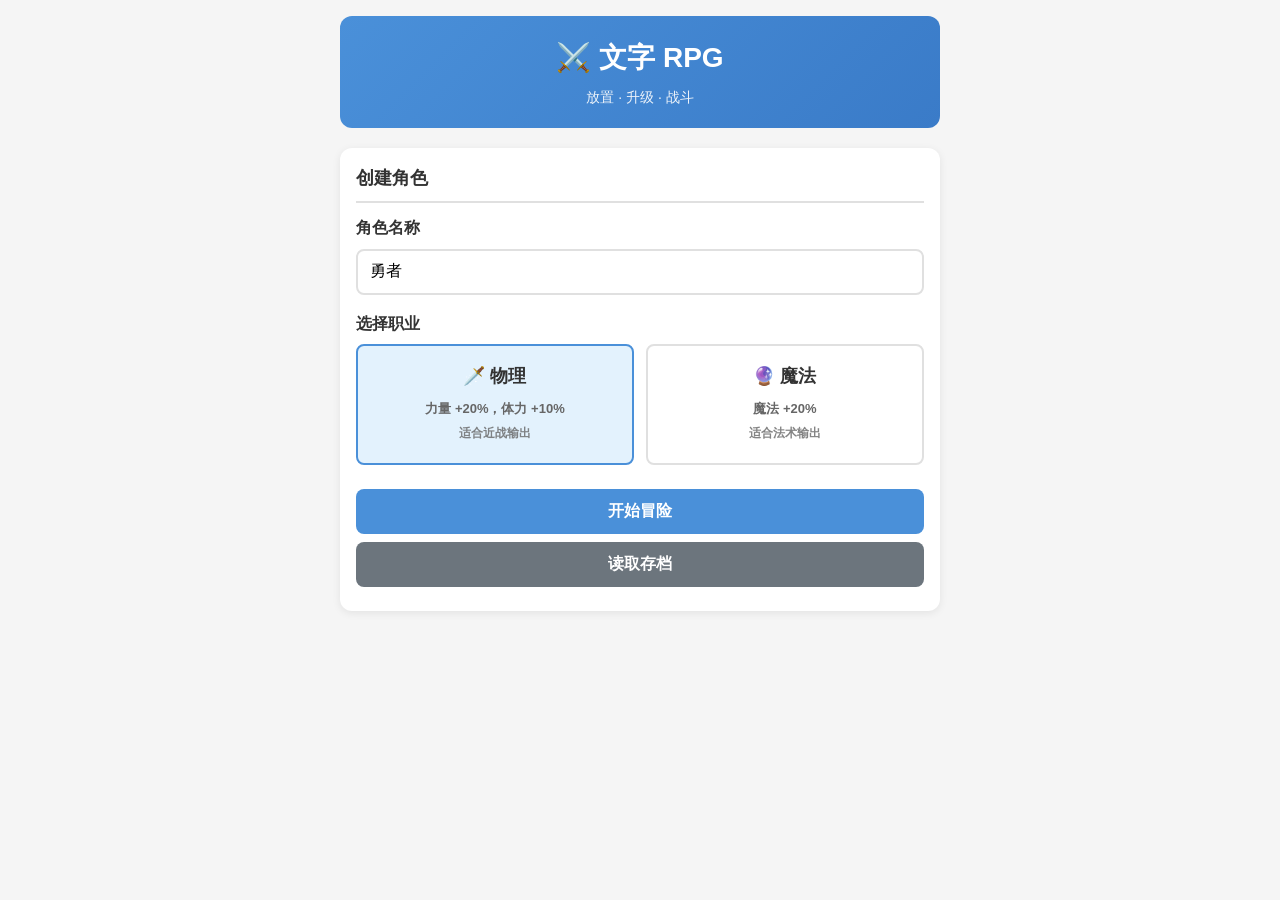
==== index.html @ 9e59f5d8 "Initial commit: Text RPG game with OpenClaw integration" ====
<!DOCTYPE html>
<html lang="zh-CN">
<head>
    <meta charset="UTF-8">
    <meta name="viewport" content="width=device-width, initial-scale=1.0">
    <title>文字 RPG - 放置冒险</title>
    <link rel="stylesheet" href="styles.css">
</head>
<body>
    <div class="container">
        <!-- 头部 -->
        <header class="header">
            <h1>⚔️ 文字 RPG</h1>
            <p class="subtitle">放置 · 升级 · 战斗</p>
        </header>

        <!-- 新游戏界面（初始显示） -->
        <div id="newGameScreen" class="screen">
            <div class="card">
                <h2>创建角色</h2>
                <div class="form-group">
                    <label>角色名称</label>
                    <input type="text" id="playerName" placeholder="输入你的名字" value="勇者">
                </div>
                <div class="form-group">
                    <label>选择职业</label>
                    <div class="class-selector">
                        <label class="class-option">
                            <input type="radio" name="classType" value="physical" checked>
                            <div class="class-card">
                                <h3>🗡️ 物理</h3>
                                <p>力量 +20%，体力 +10%</p>
                                <p class="hint">适合近战输出</p>
                            </div>
                        </label>
                        <label class="class-option">
                            <input type="radio" name="classType" value="magical">
                            <div class="class-card">
                                <h3>🔮 魔法</h3>
                                <p>魔法 +20%</p>
                                <p class="hint">适合法术输出</p>
                            </div>
                        </label>
                    </div>
                </div>
                <button id="btnNewGame" class="btn btn-primary btn-block" onclick="onNewGame()">开始冒险</button>
                <button id="btnLoadGame" class="btn btn-secondary btn-block" onclick="onLoadGame()">读取存档</button>
            </div>
        </div>

        <!-- 主游戏界面 -->
        <div id="gameScreen" class="screen hidden">
            <!-- 角色信息 -->
            <div class="card character-card">
                <div class="character-header">
                    <h2 id="playerNameDisplay">勇者</h2>
                    <span id="playerClass" class="class-badge">物理</span>
                </div>
                <div class="level-info">
                    <span class="level">Lv.<span id="playerLevel">1</span></span>
                    <div class="exp-bar">
                        <div id="expBar" class="exp-fill" style="width: 0%"></div>
                    </div>
                    <span class="exp-text"><span id="playerExp">0</span> / <span id="playerExpNext">100</span> EXP</span>
                </div>
            </div>

            <!-- 属性面板 -->
            <div class="card">
                <h3>📊 属性</h3>
                <div class="stats-grid">
                    <div class="stat-row">
                        <span class="stat-name">💪 力量</span>
                        <span class="stat-value" id="statStrength">5</span>
                    </div>
                    <div class="stat-row">
                        <span class="stat-name">🔮 魔法</span>
                        <span class="stat-value" id="statMagic">5</span>
                    </div>
                    <div class="stat-row">
                        <span class="stat-name">🏃 体力</span>
                        <span class="stat-value" id="statStamina">10</span>
                    </div>
                    <div class="stat-row">
                        <span class="stat-name">🛡️ 防御</span>
                        <span class="stat-value" id="statDefense">5</span>
                    </div>
                    <div class="stat-row highlight">
                        <span class="stat-name">❤️ 血量</span>
                        <span class="stat-value" id="statHp">100/100</span>
                    </div>
                    <div class="stat-row">
                        <span class="stat-name">💚 回血</span>
                        <span class="stat-value" id="statRegen">1/s</span>
                    </div>
                    <div class="stat-row highlight">
                        <span class="stat-name">⚔️ 攻击</span>
                        <span class="stat-value" id="statAttack">15</span>
                    </div>
                </div>
                
                <!-- 加点区域 -->
                <div class="points-section">
                    <div class="unused-points">
                        可用属性点：<span id="unusedPoints" class="points-count">0</span>
                    </div>
                    <div class="add-points-grid">
                        <button class="btn-add-point" onclick="onAddPointClick('strength')">力量 +</button>
                        <button class="btn-add-point" onclick="onAddPointClick('magic')">魔法 +</button>
                        <button class="btn-add-point" onclick="onAddPointClick('stamina')">体力 +</button>
                        <button class="btn-add-point" onclick="onAddPointClick('defense')">防御 +</button>
                    </div>
                    <div class="add-points-actions hidden" id="addPointsActions">
                        <input type="number" id="addPointsInput" min="1" max="10" value="1">
                        <button id="btnConfirmAdd" class="btn btn-primary" onclick="onConfirmAddPoints()">确认</button>
                        <button id="btnCancelAdd" class="btn btn-secondary" onclick="onCancelAddPoints()">取消</button>
                    </div>
                </div>
            </div>

            <!-- 战斗状态 -->
            <div class="card battle-status">
                <h3>⚔️ 战斗状态</h3>
                <div id="battleInfo" class="battle-info">
                    <div class="cooldown-info">
                        <span>下次战斗冷却：</span>
                        <span id="cooldownTimer" class="cooldown-timer">0s</span>
                    </div>
                    <div class="battle-stats">
                        <span>总战斗：<span id="totalBattles">0</span></span>
                        <span>胜率：<span id="winRate">0%</span></span>
                    </div>
                </div>
                
                <!-- 敌人信息（战斗中显示） -->
                <div id="enemyInfo" class="enemy-info hidden">
                    <h4 id="enemyName">敌人名称</h4>
                    <div class="enemy-stats">
                        <span>Lv.<span id="enemyLevel">1</span></span>
                        <span id="enemyHp">100/100 HP</span>
                    </div>
                    <div class="enemy-hp-bar">
                        <div id="enemyHpBar" class="enemy-hp-fill" style="width: 100%"></div>
                    </div>
                </div>
                
                <!-- 战斗按钮 -->
                <div class="battle-actions">
                    <button id="btnStartBattle" class="btn btn-primary btn-block" onclick="onStartBattle()">🔍 寻找敌人</button>
                    <button id="btnBattleRound" class="btn btn-danger btn-block hidden" onclick="onBattleRound()">⚔️ 攻击</button>
                    <button id="btnAutoBattle" class="btn btn-warning btn-block hidden" onclick="onAutoBattle()">⚡ 自动战斗</button>
                </div>
            </div>

            <!-- 战斗日志 -->
            <div class="card">
                <h3>📜 战斗日志</h3>
                <div id="battleLog" class="battle-log">
                    <div class="log-entry system">等待开始冒险...</div>
                </div>
            </div>

            <!-- 系统操作 -->
            <div class="card">
                <h3>⚙️ 系统</h3>
                <div class="system-actions">
                    <button id="btnSave" class="btn btn-success" onclick="onSaveGame()">💾 保存进度</button>
                    <button id="btnExport" class="btn btn-secondary" onclick="onExportData()">📤 导出数据</button>
                    <button id="btnImport" class="btn btn-secondary" onclick="document.getElementById('importFile').click()">📥 导入数据</button>
                    <button id="btnReset" class="btn btn-danger" onclick="onResetGame()">🔄 重置游戏</button>
                </div>
                <div class="save-status" id="saveStatus"></div>
            </div>
        </div>

        <!-- 隐藏的文件输入（用于导入） -->
        <input type="file" id="importFile" accept=".json" class="hidden">
    </div>

    <script src="game.js"></script>
    <script src="ui.js"></script>
</body>
</html>
---- styles.css ----
/* 文字 RPG - 样式表 */
/* 手机优先，简洁风格 */

* {
    margin: 0;
    padding: 0;
    box-sizing: border-box;
}

:root {
    --primary-color: #4a90d9;
    --primary-dark: #3a7bc8;
    --secondary-color: #6c757d;
    --success-color: #28a745;
    --danger-color: #dc3545;
    --warning-color: #ffc107;
    --bg-color: #f5f5f5;
    --card-bg: #ffffff;
    --text-color: #333333;
    --text-muted: #666666;
    --border-color: #e0e0e0;
    --hp-color: #dc3545;
    --hp-bg: #ffebee;
    --exp-color: #4a90d9;
    --exp-bg: #e3f2fd;
}

body {
    font-family: -apple-system, BlinkMacSystemFont, "Segoe UI", Roboto, "Helvetica Neue", Arial, sans-serif;
    background-color: var(--bg-color);
    color: var(--text-color);
    line-height: 1.6;
    padding: 16px;
}

.container {
    max-width: 600px;
    margin: 0 auto;
}

/* 头部 */
.header {
    text-align: center;
    margin-bottom: 20px;
    padding: 20px;
    background: linear-gradient(135deg, var(--primary-color), var(--primary-dark));
    border-radius: 12px;
    color: white;
}

.header h1 {
    font-size: 28px;
    margin-bottom: 5px;
}

.subtitle {
    opacity: 0.9;
    font-size: 14px;
}

/* 卡片 */
.card {
    background: var(--card-bg);
    border-radius: 12px;
    padding: 16px;
    margin-bottom: 16px;
    box-shadow: 0 2px 8px rgba(0, 0, 0, 0.08);
}

.card h2, .card h3 {
    margin-bottom: 12px;
    font-size: 18px;
    color: var(--text-color);
    border-bottom: 2px solid var(--border-color);
    padding-bottom: 8px;
}

/* 表单 */
.form-group {
    margin-bottom: 16px;
}

.form-group label {
    display: block;
    margin-bottom: 8px;
    font-weight: 600;
}

input[type="text"],
input[type="number"] {
    width: 100%;
    padding: 12px;
    border: 2px solid var(--border-color);
    border-radius: 8px;
    font-size: 16px;
    transition: border-color 0.2s;
}

input[type="text"]:focus,
input[type="number"]:focus {
    outline: none;
    border-color: var(--primary-color);
}

/* 职业选择 */
.class-selector {
    display: grid;
    grid-template-columns: 1fr 1fr;
    gap: 12px;
}

.class-option {
    cursor: pointer;
}

.class-option input {
    display: none;
}

.class-card {
    border: 2px solid var(--border-color);
    border-radius: 8px;
    padding: 16px;
    text-align: center;
    transition: all 0.2s;
}

.class-option input:checked + .class-card {
    border-color: var(--primary-color);
    background: var(--exp-bg);
}

.class-card h3 {
    font-size: 18px;
    margin-bottom: 8px;
    border: none;
    padding: 0;
}

.class-card p {
    font-size: 13px;
    color: var(--text-muted);
    margin-bottom: 4px;
}

.class-card .hint {
    font-size: 12px;
    color: var(--text-muted);
    opacity: 0.8;
}

/* 按钮 */
.btn {
    display: inline-block;
    padding: 12px 24px;
    border: none;
    border-radius: 8px;
    font-size: 16px;
    font-weight: 600;
    cursor: pointer;
    transition: all 0.2s;
    text-align: center;
}

.btn:active {
    transform: scale(0.98);
}

.btn-primary {
    background: var(--primary-color);
    color: white;
}

.btn-primary:hover {
    background: var(--primary-dark);
}

.btn-secondary {
    background: var(--secondary-color);
    color: white;
}

.btn-secondary:hover {
    background: #5a6268;
}

.btn-success {
    background: var(--success-color);
    color: white;
}

.btn-success:hover {
    background: #218838;
}

.btn-danger {
    background: var(--danger-color);
    color: white;
}

.btn-danger:hover {
    background: #c82333;
}

.btn-warning {
    background: var(--warning-color);
    color: #333;
}

.btn-warning:hover {
    background: #e0a800;
}

.btn-block {
    width: 100%;
    margin-bottom: 8px;
}

/* 角色卡片 */
.character-header {
    display: flex;
    justify-content: space-between;
    align-items: center;
    margin-bottom: 12px;
}

.class-badge {
    background: var(--primary-color);
    color: white;
    padding: 4px 12px;
    border-radius: 20px;
    font-size: 12px;
    font-weight: 600;
}

.level-info {
    text-align: center;
    padding: 12px;
    background: var(--exp-bg);
    border-radius: 8px;
}

.level {
    font-size: 24px;
    font-weight: bold;
    color: var(--primary-color);
}

.exp-bar {
    height: 12px;
    background: rgba(0, 0, 0, 0.1);
    border-radius: 6px;
    margin: 8px 0;
    overflow: hidden;
}

.exp-fill {
    height: 100%;
    background: var(--exp-color);
    transition: width 0.3s ease;
}

.exp-text {
    font-size: 12px;
    color: var(--text-muted);
}

/* 属性网格 */
.stats-grid {
    display: grid;
    grid-template-columns: 1fr 1fr;
    gap: 8px;
    margin-bottom: 16px;
}

.stat-row {
    display: flex;
    justify-content: space-between;
    padding: 8px 12px;
    background: var(--bg-color);
    border-radius: 6px;
}

.stat-row.highlight {
    background: var(--hp-bg);
}

.stat-name {
    font-weight: 500;
}

.stat-value {
    font-weight: 600;
    color: var(--primary-color);
}

/* 加点区域 */
.points-section {
    border-top: 2px solid var(--border-color);
    padding-top: 16px;
}

.unused-points {
    text-align: center;
    font-size: 16px;
    margin-bottom: 12px;
}

.points-count {
    font-size: 24px;
    font-weight: bold;
    color: var(--primary-color);
}

.add-points-grid {
    display: grid;
    grid-template-columns: repeat(4, 1fr);
    gap: 8px;
}

.btn-add-point {
    padding: 10px 8px;
    background: var(--exp-bg);
    border: 2px solid var(--primary-color);
    border-radius: 6px;
    font-size: 14px;
    font-weight: 600;
    color: var(--primary-color);
    cursor: pointer;
    transition: all 0.2s;
}

.btn-add-point:active {
    background: var(--primary-color);
    color: white;
}

.add-points-actions {
    display: flex;
    gap: 8px;
    margin-top: 12px;
    align-items: center;
}

.add-points-actions input {
    width: 80px;
    padding: 8px;
}

.add-points-actions .btn {
    flex: 1;
    padding: 8px;
    font-size: 14px;
}

/* 战斗状态 */
.battle-info {
    margin-bottom: 16px;
    padding: 12px;
    background: var(--bg-color);
    border-radius: 8px;
}

.cooldown-info {
    display: flex;
    justify-content: space-between;
    margin-bottom: 8px;
}

.cooldown-timer {
    font-weight: bold;
    color: var(--warning-color);
}

.battle-stats {
    display: flex;
    justify-content: space-around;
    font-size: 14px;
    color: var(--text-muted);
}

/* 敌人信息 */
.enemy-info {
    margin: 16px 0;
    padding: 16px;
    background: var(--hp-bg);
    border-radius: 8px;
    border: 2px solid var(--danger-color);
}

.enemy-info h4 {
    text-align: center;
    margin-bottom: 8px;
    color: var(--danger-color);
}

.enemy-stats {
    display: flex;
    justify-content: space-between;
    margin-bottom: 8px;
    font-size: 14px;
}

.enemy-hp-bar {
    height: 16px;
    background: rgba(220, 53, 69, 0.2);
    border-radius: 8px;
    overflow: hidden;
}

.enemy-hp-fill {
    height: 100%;
    background: var(--danger-color);
    transition: width 0.3s ease;
}

.battle-actions {
    margin-top: 16px;
}

/* 战斗日志 */
.battle-log {
    max-height: 300px;
    overflow-y: auto;
    background: var(--bg-color);
    border-radius: 8px;
    padding: 12px;
    font-family: monospace;
    font-size: 13px;
}

.log-entry {
    padding: 6px 0;
    border-bottom: 1px solid var(--border-color);
}

.log-entry:last-child {
    border-bottom: none;
}

.log-entry.system {
    color: var(--text-muted);
    font-style: italic;
}

.log-entry.battle {
    color: var(--danger-color);
}

.log-entry.success {
    color: var(--success-color);
    font-weight: 600;
}

.log-entry.exp {
    color: var(--primary-color);
}

/* 系统操作 */
.system-actions {
    display: grid;
    grid-template-columns: repeat(2, 1fr);
    gap: 8px;
}

.system-actions .btn {
    padding: 10px;
    font-size: 14px;
}

.save-status {
    margin-top: 12px;
    padding: 8px;
    border-radius: 6px;
    text-align: center;
    font-size: 14px;
}

.save-status.success {
    background: #d4edda;
    color: #155724;
}

.save-status.error {
    background: #f8d7da;
    color: #721c24;
}

/* 工具类 */
.hidden {
    display: none !important;
}

.screen {
    animation: fadeIn 0.3s ease;
}

@keyframes fadeIn {
    from {
        opacity: 0;
        transform: translateY(10px);
    }
    to {
        opacity: 1;
        transform: translateY(0);
    }
}

/* 响应式调整 */
@media (max-width: 400px) {
    .stats-grid {
        grid-template-columns: 1fr;
    }
    
    .class-selector {
        grid-template-columns: 1fr;
    }
    
    .add-points-grid {
        grid-template-columns: repeat(2, 1fr);
    }
    
    .system-actions {
        grid-template-columns: 1fr;
    }
}
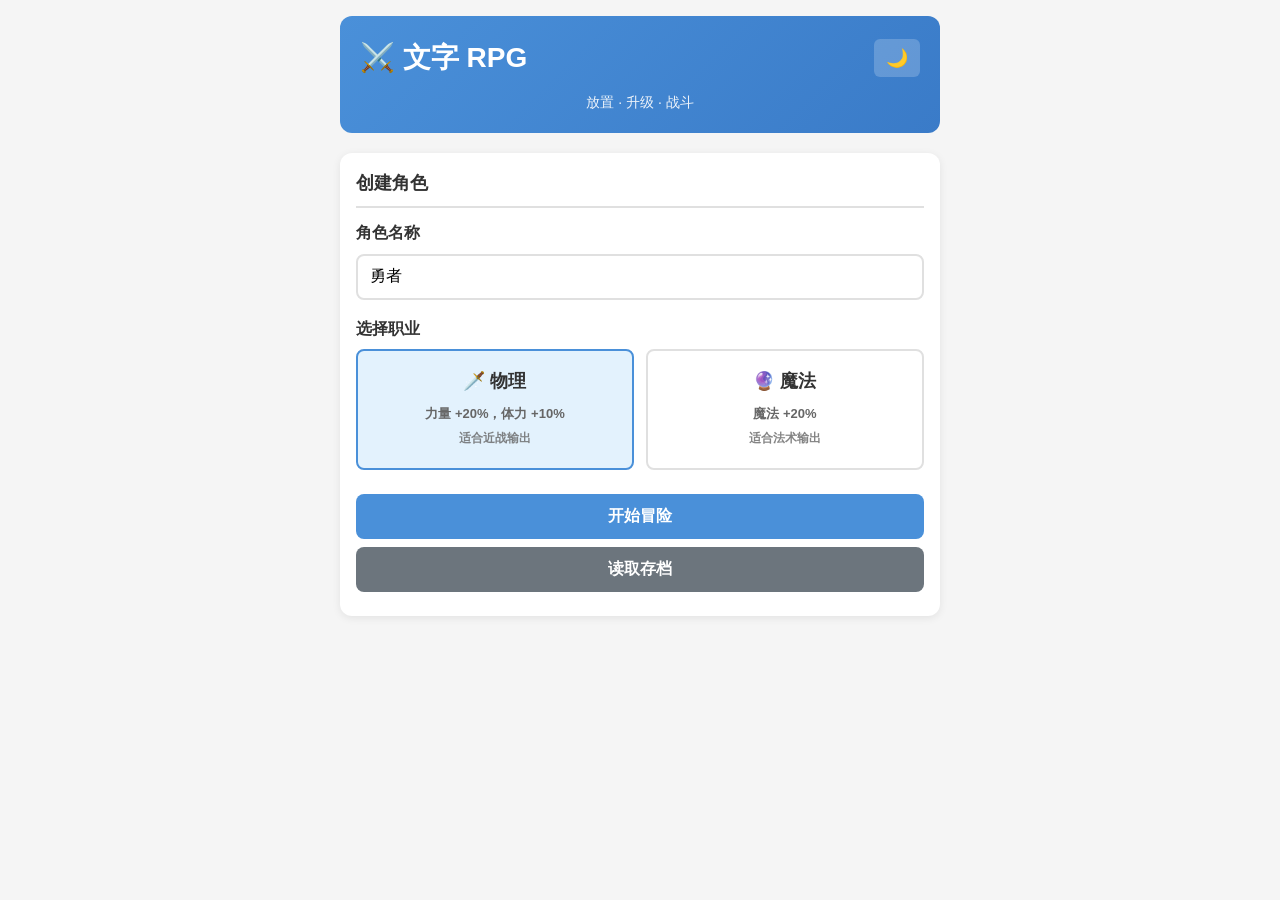
==== commit de44a0f6: "Feat: 添加夜间模式切换（LocalStorage 保存偏好）" ====
--- a/index.html
+++ b/index.html
@@ -5,12 +5,17 @@
     <meta name="viewport" content="width=device-width, initial-scale=1.0">
     <title>文字 RPG - 放置冒险</title>
     <link rel="stylesheet" href="styles.css">
+    <script src="game.js?v=2" defer></script>
+    <script src="ui.js?v=2" defer></script>
 </head>
 <body>
     <div class="container">
         <!-- 头部 -->
         <header class="header">
-            <h1>⚔️ 文字 RPG</h1>
+            <div style="display: flex; justify-content: space-between; align-items: center; margin-bottom: 10px;">
+                <h1 style="margin: 0;">⚔️ 文字 RPG</h1>
+                <button id="btnToggleTheme" onclick="onToggleTheme()" style="background: rgba(255,255,255,0.2); border: none; color: white; padding: 8px 12px; border-radius: 6px; cursor: pointer; font-size: 18px;" title="切换主题">🌙</button>
+            </div>
             <p class="subtitle">放置 · 升级 · 战斗</p>
         </header>
 
@@ -169,6 +174,19 @@
                     <button id="btnImport" class="btn btn-secondary" onclick="document.getElementById('importFile').click()">📥 导入数据</button>
                     <button id="btnReset" class="btn btn-danger" onclick="onResetGame()">🔄 重置游戏</button>
                 </div>
+                
+                <!-- 自动刷怪 -->
+                <div class="auto-farm-section" style="margin-top: 15px; padding-top: 15px; border-top: 1px solid #3a3a3a;">
+                    <h4 style="margin-bottom: 10px; color: #f0ad4e;">🔄 自动刷怪</h4>
+                    <div style="display: flex; gap: 10px; align-items: center; flex-wrap: wrap;">
+                        <label style="font-size: 14px;">间隔时间（秒）：</label>
+                        <input type="number" id="autoFarmInterval" value="10" min="5" max="60" style="width: 70px; padding: 5px; border-radius: 4px; border: 1px solid #444; background: #222; color: #fff;">
+                        <button id="btnStartAutoFarm" class="btn btn-warning" onclick="onStartAutoFarm()">▶️ 开始刷怪</button>
+                        <button id="btnStopAutoFarm" class="btn btn-danger hidden" onclick="onStopAutoFarm()">⏹️ 停止刷怪</button>
+                    </div>
+                    <div id="autoFarmStatus" style="margin-top: 8px; font-size: 13px; color: #888;"></div>
+                </div>
+                
                 <div class="save-status" id="saveStatus"></div>
             </div>
         </div>
@@ -176,8 +194,5 @@
         <!-- 隐藏的文件输入（用于导入） -->
         <input type="file" id="importFile" accept=".json" class="hidden">
     </div>
-
-    <script src="game.js"></script>
-    <script src="ui.js"></script>
 </body>
 </html>
--- a/styles.css
+++ b/styles.css
@@ -23,6 +23,17 @@
     --hp-bg: #ffebee;
     --exp-color: #4a90d9;
     --exp-bg: #e3f2fd;
+}
+
+/* 暗色主题（夜间模式） */
+[data-theme="dark"] {
+    --bg-color: #1a1a1a;
+    --card-bg: #2a2a2a;
+    --text-color: #ffffff;
+    --text-muted: #aaaaaa;
+    --border-color: #444444;
+    --hp-bg: #3d1f1f;
+    --exp-bg: #1f2d3d;
 }
 
 body {
